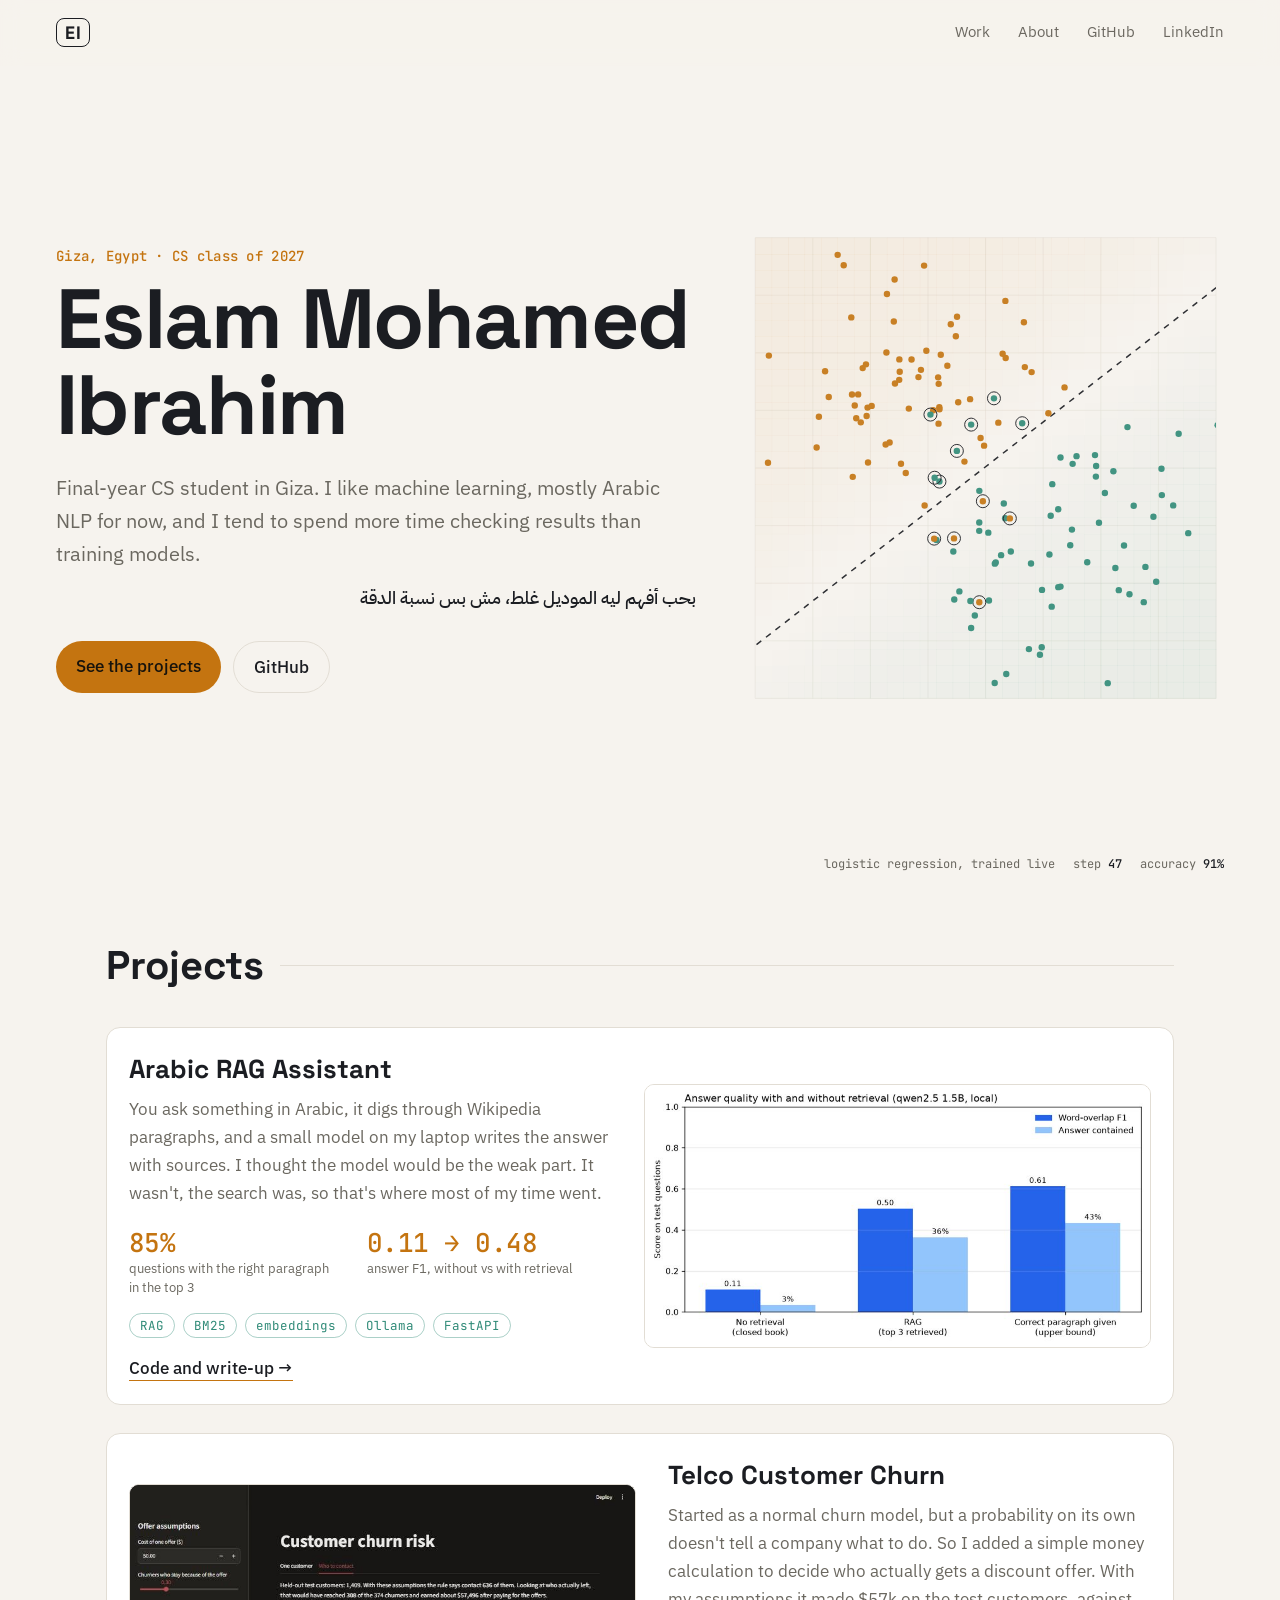
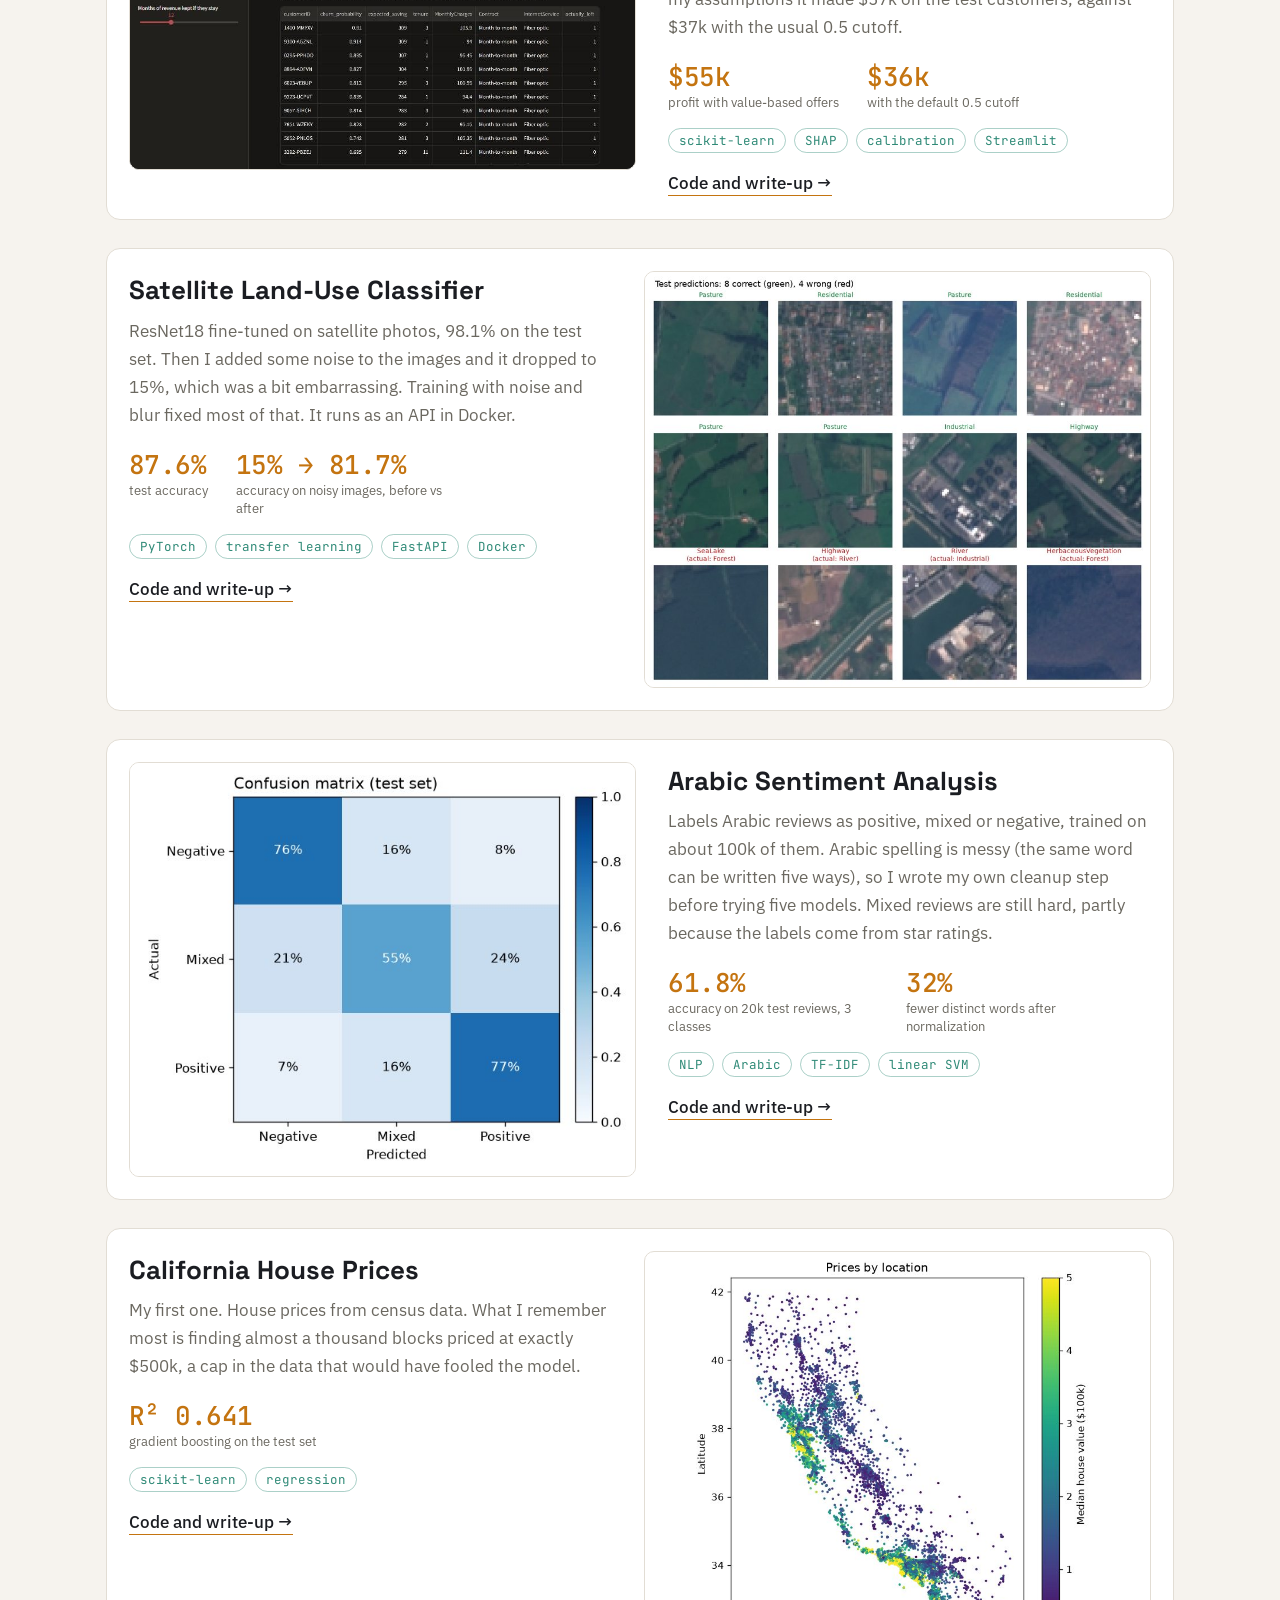
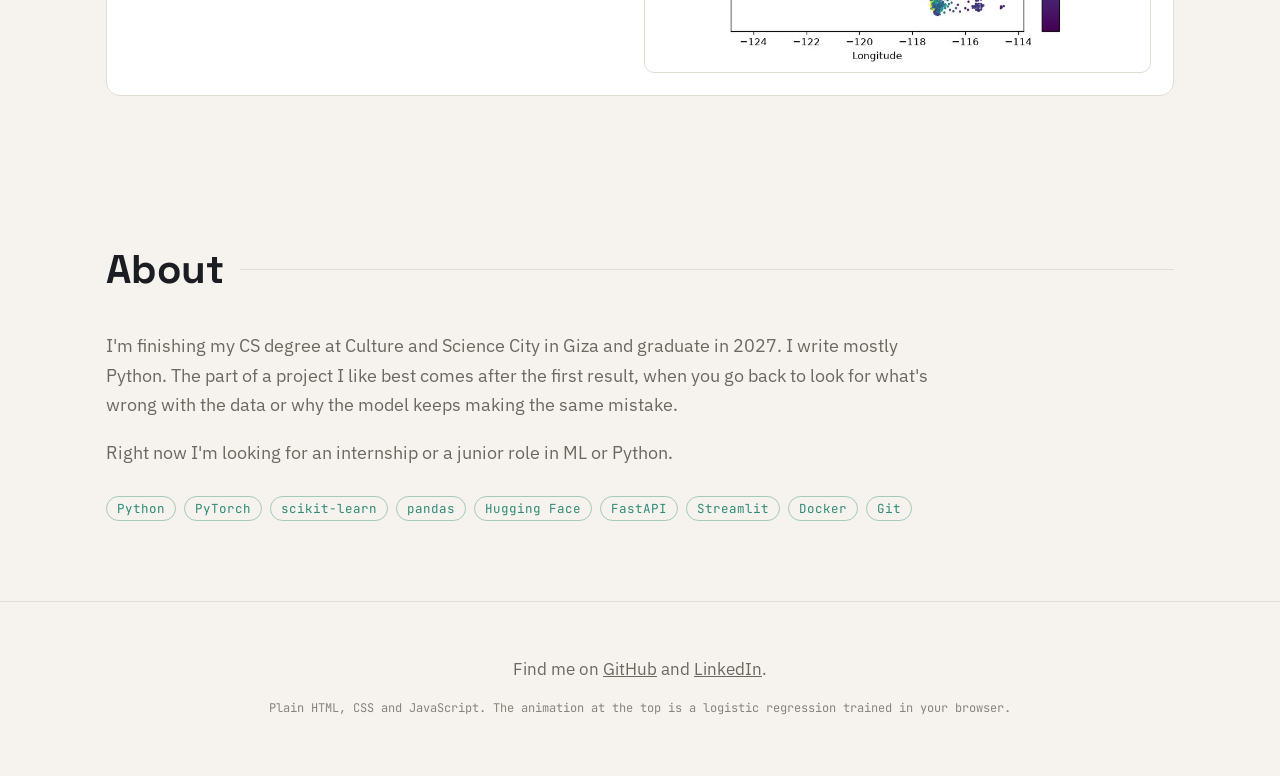
==== index.html @ c32bb1fd "First version of the site" ====
<!doctype html>
<html lang="en">
<head>
  <meta charset="utf-8">
  <meta name="viewport" content="width=device-width, initial-scale=1">
  <title>Eslam Mohamed Ibrahim</title>
  <meta name="description" content="CS student in Giza, Egypt. Machine learning projects: Arabic NLP, computer vision, churn prediction.">
  <meta property="og:title" content="Eslam Mohamed Ibrahim">
  <meta property="og:description" content="Machine learning projects: Arabic NLP, computer vision, churn prediction.">
  <meta property="og:image" content="https://eslammohibrahim.github.io/assets/rag.jpg">
  <link rel="icon" href="assets/favicon.svg" type="image/svg+xml">
  <link rel="preconnect" href="https://fonts.googleapis.com">
  <link rel="preconnect" href="https://fonts.gstatic.com" crossorigin>
  <link href="https://fonts.googleapis.com/css2?family=Space+Grotesk:wght@500;700&family=IBM+Plex+Sans:wght@400;500&family=IBM+Plex+Sans+Arabic:wght@500&family=JetBrains+Mono:wght@400;500&display=swap" rel="stylesheet">
  <link rel="stylesheet" href="style.css">
</head>
<body>
  <header class="nav">
    <a class="logo" href="#top">EI</a>
    <nav>
      <a href="#work">Work</a>
      <a href="#about">About</a>
      <a href="https://github.com/eslammohibrahim">GitHub</a>
      <a href="https://www.linkedin.com/in/eslam-mohamed-ibrahim/">LinkedIn</a>
    </nav>
  </header>

  <main id="top">
    <section class="hero">
      <canvas id="boundary" aria-hidden="true"></canvas>
      <div class="hero-text">
        <p class="kicker reveal">Giza, Egypt · CS class of 2027</p>
        <h1 class="reveal">Eslam Mohamed Ibrahim</h1>
        <p class="lead reveal">Final-year CS student in Giza. I like machine learning, mostly Arabic NLP for now, and I tend to spend more time checking results than training models.</p>
        <p class="arabic reveal" lang="ar" dir="rtl">بحب أفهم ليه الموديل غلط، مش بس نسبة الدقة</p>
        <div class="cta reveal">
          <a class="btn" href="#work">See the projects</a>
          <a class="btn ghost" href="https://github.com/eslammohibrahim">GitHub</a>
        </div>
      </div>
      <div class="hud" aria-hidden="true">
        <span>logistic regression, trained live</span>
        <span>step <b id="hud-step">0</b></span>
        <span>accuracy <b id="hud-acc">0%</b></span>
      </div>
    </section>

    <section id="work" class="work">
      <h2 class="section-title">Projects</h2>

      <article class="card" data-reveal>
        <figure><img src="assets/rag.jpg" alt="Answer quality with and without retrieval" loading="lazy"></figure>
        <div class="card-body">
          <h3>Arabic RAG Assistant</h3>
          <p>You ask something in Arabic, it digs through Wikipedia paragraphs, and a small model on my laptop writes the answer with sources. I thought the model would be the weak part. It wasn't, the search was, so that's where most of my time went.</p>
          <div class="stats">
            <div><b data-count="89" data-suffix="%">0</b><span>questions with the right paragraph in the top 3</span></div>
            <div><b data-count="0.50" data-decimals="2" data-prefix="0.11 → ">0</b><span>answer F1, without vs with retrieval</span></div>
          </div>
          <ul class="tags"><li>RAG</li><li>BM25</li><li>embeddings</li><li>Ollama</li><li>FastAPI</li></ul>
          <a class="link" href="https://github.com/eslammohibrahim/arabic-rag-assistant">Code and write-up</a>
        </div>
      </article>

      <article class="card" data-reveal>
        <figure class="dark"><img src="assets/churn.jpg" alt="The churn dashboard listing customers to contact" loading="lazy"></figure>
        <div class="card-body">
          <h3>Telco Customer Churn</h3>
          <p>Started as a normal churn model, but a probability on its own doesn't tell a company what to do. So I added a simple money calculation to decide who actually gets a discount offer. With my assumptions it made $57k on the test customers, against $37k with the usual 0.5 cutoff.</p>
          <div class="stats">
            <div><b data-count="57" data-prefix="$" data-suffix="k">0</b><span>profit with value-based offers</span></div>
            <div><b data-count="37" data-prefix="$" data-suffix="k">0</b><span>with the default 0.5 cutoff</span></div>
          </div>
          <ul class="tags"><li>scikit-learn</li><li>SHAP</li><li>calibration</li><li>Streamlit</li></ul>
          <a class="link" href="https://github.com/eslammohibrahim/telco-churn">Code and write-up</a>
        </div>
      </article>

      <article class="card" data-reveal>
        <figure><img src="assets/satellite.jpg" alt="Satellite images with the model's predictions" loading="lazy"></figure>
        <div class="card-body">
          <h3>Satellite Land-Use Classifier</h3>
          <p>ResNet18 fine-tuned on satellite photos, 98.1% on the test set. Then I added some noise to the images and it dropped to 15%, which was a bit embarrassing. Training with noise and blur fixed most of that. It runs as an API in Docker.</p>
          <div class="stats">
            <div><b data-count="98.1" data-decimals="1" data-suffix="%">0</b><span>test accuracy</span></div>
            <div><b data-count="91.5" data-decimals="1" data-prefix="15% → " data-suffix="%">0</b><span>accuracy on noisy images, before vs after</span></div>
          </div>
          <ul class="tags"><li>PyTorch</li><li>transfer learning</li><li>FastAPI</li><li>Docker</li></ul>
          <a class="link" href="https://github.com/eslammohibrahim/satellite-land-use-classifier">Code and write-up</a>
        </div>
      </article>

      <article class="card" data-reveal>
        <figure><img src="assets/sentiment.jpg" alt="Confusion matrix for the three sentiment classes" loading="lazy"></figure>
        <div class="card-body">
          <h3>Arabic Sentiment Analysis</h3>
          <p>Labels Arabic reviews as positive, mixed or negative, trained on about 100k of them. Arabic spelling is messy (the same word can be written five ways), so I wrote my own cleanup step before trying five models. Mixed reviews are still hard, partly because the labels come from star ratings.</p>
          <div class="stats">
            <div><b data-count="69.2" data-decimals="1" data-suffix="%">0</b><span>accuracy on 20k test reviews, 3 classes</span></div>
            <div><b data-count="36" data-suffix="%">0</b><span>fewer distinct words after normalization</span></div>
          </div>
          <ul class="tags"><li>NLP</li><li>Arabic</li><li>TF-IDF</li><li>linear SVM</li></ul>
          <a class="link" href="https://github.com/eslammohibrahim/arabic-sentiment-analysis">Code and write-up</a>
        </div>
      </article>

      <article class="card" data-reveal>
        <figure><img src="assets/california.jpg" alt="California house prices by location" loading="lazy"></figure>
        <div class="card-body">
          <h3>California House Prices</h3>
          <p>My first one. House prices from census data. What I remember most is finding almost a thousand blocks priced at exactly $500k, a cap in the data that would have fooled the model.</p>
          <div class="stats">
            <div><b data-count="0.818" data-decimals="3" data-prefix="R² ">0</b><span>gradient boosting on the test set</span></div>
          </div>
          <ul class="tags"><li>scikit-learn</li><li>regression</li></ul>
          <a class="link" href="https://github.com/eslammohibrahim/california-housing">Code and write-up</a>
        </div>
      </article>
    </section>

    <section id="about" class="about" data-reveal>
      <h2 class="section-title">About</h2>
      <p>I'm finishing my CS degree at Culture and Science City in Giza and graduate in 2027. I write mostly Python. The part of a project I like best comes after the first result, when you go back to look for what's wrong with the data or why the model keeps making the same mistake.</p>
      <p>Right now I'm looking for an internship or a junior role in ML or Python.</p>
      <ul class="tools">
        <li>Python</li><li>PyTorch</li><li>scikit-learn</li><li>pandas</li><li>Hugging Face</li><li>FastAPI</li><li>Streamlit</li><li>Docker</li><li>Git</li>
      </ul>
    </section>
  </main>

  <footer class="footer">
    <p>Find me on <a href="https://github.com/eslammohibrahim">GitHub</a> and <a href="https://www.linkedin.com/in/eslam-mohamed-ibrahim/">LinkedIn</a>.</p>
    <p class="small">Plain HTML, CSS and JavaScript. The animation at the top is a logistic regression trained in your browser.</p>
  </footer>

  <script src="main.js"></script>
</body>
</html>
---- style.css ----
:root {
  --bg: #0c0e12;
  --bg-raised: #14171d;
  --line: #262a33;
  --text: #ece8e1;
  --muted: #9a978f;
  --accent: #f2a541;
  --accent-2: #5fb3a1;
  --radius: 14px;
  --sans: "IBM Plex Sans", system-ui, sans-serif;
  --display: "Space Grotesk", "IBM Plex Sans", sans-serif;
  --mono: "JetBrains Mono", ui-monospace, monospace;
}

@media (prefers-color-scheme: light) {
  :root {
    --bg: #f6f3ee;
    --bg-raised: #ffffff;
    --line: #e2ddd4;
    --text: #1b1d22;
    --muted: #6b6860;
    --accent: #c47410;
    --accent-2: #2f8a77;
  }
}

* { box-sizing: border-box; }
html { scroll-behavior: smooth; }
body {
  margin: 0;
  background: var(--bg);
  color: var(--text);
  font: 17px/1.65 var(--sans);
  -webkit-font-smoothing: antialiased;
}
a { color: inherit; }
img { max-width: 100%; display: block; }

/* nav */
.nav {
  position: fixed; inset: 0 0 auto 0; z-index: 10;
  display: flex; justify-content: space-between; align-items: center;
  padding: 18px clamp(16px, 5vw, 56px);
  background: color-mix(in srgb, var(--bg) 78%, transparent);
  backdrop-filter: blur(10px);
  border-bottom: 1px solid transparent;
  transition: border-color .3s;
}
.nav.scrolled { border-bottom-color: var(--line); }
.logo {
  font: 700 18px var(--display); text-decoration: none; letter-spacing: .04em;
  border: 1.5px solid var(--text); border-radius: 8px; padding: 2px 8px;
}
.nav nav { display: flex; gap: clamp(14px, 3vw, 28px); }
.nav nav a { text-decoration: none; color: var(--muted); font-size: 15px; transition: color .2s; }
.nav nav a:hover { color: var(--text); }

/* hero */
.hero {
  position: relative; min-height: 100vh;
  display: grid; align-items: center;
  padding: 120px clamp(16px, 5vw, 56px) 80px;
  overflow: hidden;
}
#boundary { position: absolute; inset: 0; width: 100%; height: 100%; opacity: .9; }
.hero-text { position: relative; max-width: 640px; }
.hero-text::before {
  content: ""; position: absolute; inset: -40px -60px; z-index: -1;
  background: radial-gradient(closest-side, var(--bg) 55%, transparent);
}
.kicker { font: 500 14px var(--mono); color: var(--accent); margin: 0 0 12px; letter-spacing: .02em; }
h1 {
  font: 700 clamp(40px, 7.5vw, 84px)/1.02 var(--display);
  margin: 0 0 22px; letter-spacing: -.02em;
}
.lead { font-size: clamp(17px, 2vw, 20px); color: var(--muted); margin: 0 0 14px; max-width: 34em; }
.arabic { font: 500 18px "IBM Plex Sans Arabic", var(--sans); color: var(--text); opacity: .85; margin: 0 0 30px; }
.cta { display: flex; gap: 12px; flex-wrap: wrap; }
.btn {
  display: inline-block; text-decoration: none; font-weight: 500;
  padding: 11px 20px; border-radius: 999px;
  background: var(--accent); color: #17130c;
  transition: transform .2s, box-shadow .2s;
}
.btn:hover { transform: translateY(-2px); box-shadow: 0 8px 24px color-mix(in srgb, var(--accent) 35%, transparent); }
.btn.ghost { background: transparent; color: var(--text); border: 1px solid var(--line); }
.btn.ghost:hover { border-color: var(--text); box-shadow: none; }
.hud {
  position: absolute; right: clamp(16px, 5vw, 56px); bottom: 28px;
  display: flex; gap: 18px; flex-wrap: wrap; justify-content: flex-end;
  font: 12px var(--mono); color: var(--muted);
}
.hud b { color: var(--text); font-weight: 500; }

/* entrance animation for the hero lines */
.reveal { opacity: 0; transform: translateY(14px); animation: rise .8s cubic-bezier(.2,.7,.2,1) forwards; }
.reveal:nth-child(1) { animation-delay: .1s; }
.reveal:nth-child(2) { animation-delay: .22s; }
.reveal:nth-child(3) { animation-delay: .36s; }
.reveal:nth-child(4) { animation-delay: .5s; }
.reveal:nth-child(5) { animation-delay: .62s; }
@keyframes rise { to { opacity: 1; transform: none; } }

/* sections */
.work, .about { padding: 40px clamp(16px, 5vw, 56px) 80px; max-width: 1180px; margin: 0 auto; }
.section-title {
  font: 700 clamp(28px, 4vw, 40px) var(--display); margin: 0 0 36px;
  display: flex; align-items: center; gap: 16px;
}
.section-title::after { content: ""; flex: 1; height: 1px; background: var(--line); }

/* project cards */
.card {
  position: relative;
  display: grid; grid-template-columns: minmax(0, 1.05fr) minmax(0, 1fr); gap: 32px;
  background: var(--bg-raised); border: 1px solid var(--line); border-radius: var(--radius);
  padding: 22px; margin-bottom: 28px; overflow: hidden;
  isolation: isolate;
}
.card::before {
  content: ""; position: absolute; inset: 0; z-index: -1; opacity: 0; transition: opacity .3s;
  background: radial-gradient(420px circle at var(--mx, 50%) var(--my, 50%),
              color-mix(in srgb, var(--accent) 12%, transparent), transparent 60%);
}
.card:hover::before { opacity: 1; }
.card:nth-child(odd of .card) { grid-template-columns: minmax(0, 1fr) minmax(0, 1.05fr); }
.card:nth-child(odd of .card) figure { order: 2; }
.card figure {
  margin: 0; align-self: center;
  border-radius: 10px; overflow: hidden; background: #fff;
  border: 1px solid var(--line);
}
.card figure.dark { background: #0e1117; }
.card img {
  width: 100%; height: auto; max-height: 420px; object-fit: contain;
  transition: transform .6s cubic-bezier(.2,.7,.2,1);
}
.card:hover img { transform: scale(1.02); }
.card-body h3 { font: 700 26px/1.2 var(--display); margin: 4px 0 10px; }
.card-body p { color: var(--muted); margin: 0 0 18px; }
.stats { display: flex; gap: 28px; flex-wrap: wrap; margin-bottom: 16px; }
.stats div { display: flex; flex-direction: column; max-width: 210px; }
.stats b { font: 500 26px var(--mono); color: var(--accent); letter-spacing: -.02em; }
.stats span { font-size: 13px; color: var(--muted); line-height: 1.4; }
.tags { list-style: none; padding: 0; margin: 0 0 16px; display: flex; flex-wrap: wrap; gap: 8px; }
.tags li, .tools li {
  font: 12.5px var(--mono); color: var(--accent-2);
  border: 1px solid color-mix(in srgb, var(--accent-2) 40%, transparent);
  padding: 3px 10px; border-radius: 999px;
}
.link { font-weight: 500; text-decoration: none; border-bottom: 1px solid var(--accent); padding-bottom: 1px; }
.link::after { content: " →"; transition: margin .2s; }
.link:hover::after { margin-left: 4px; }

/* scroll reveal */
[data-reveal] { opacity: 0; transform: translateY(28px); transition: opacity .8s ease, transform .8s cubic-bezier(.2,.7,.2,1); }
[data-reveal].in { opacity: 1; transform: none; }

.about p { max-width: 46em; color: var(--muted); font-size: 18px; }
.tools { list-style: none; padding: 0; margin: 28px 0 0; display: flex; flex-wrap: wrap; gap: 8px; }

.footer {
  border-top: 1px solid var(--line); text-align: center; color: var(--muted);
  padding: 36px 16px 48px;
}
.footer .small { font: 12px var(--mono); opacity: .8; }

@media (max-width: 1000px) {
  #boundary { opacity: .3; }
}

@media (max-width: 800px) {
  #boundary { opacity: .2; }
  .card, .card:nth-child(odd of .card) { grid-template-columns: 1fr; gap: 18px; }
  .card:nth-child(odd of .card) figure { order: 0; }
  .nav nav a:nth-child(3), .nav nav a:nth-child(4) { display: none; }
  .hud { left: 16px; justify-content: flex-start; }
}

@media (prefers-reduced-motion: reduce) {
  html { scroll-behavior: auto; }
  .reveal, [data-reveal] { animation: none; opacity: 1; transform: none; transition: none; }
  .card img, .btn { transition: none; }
}
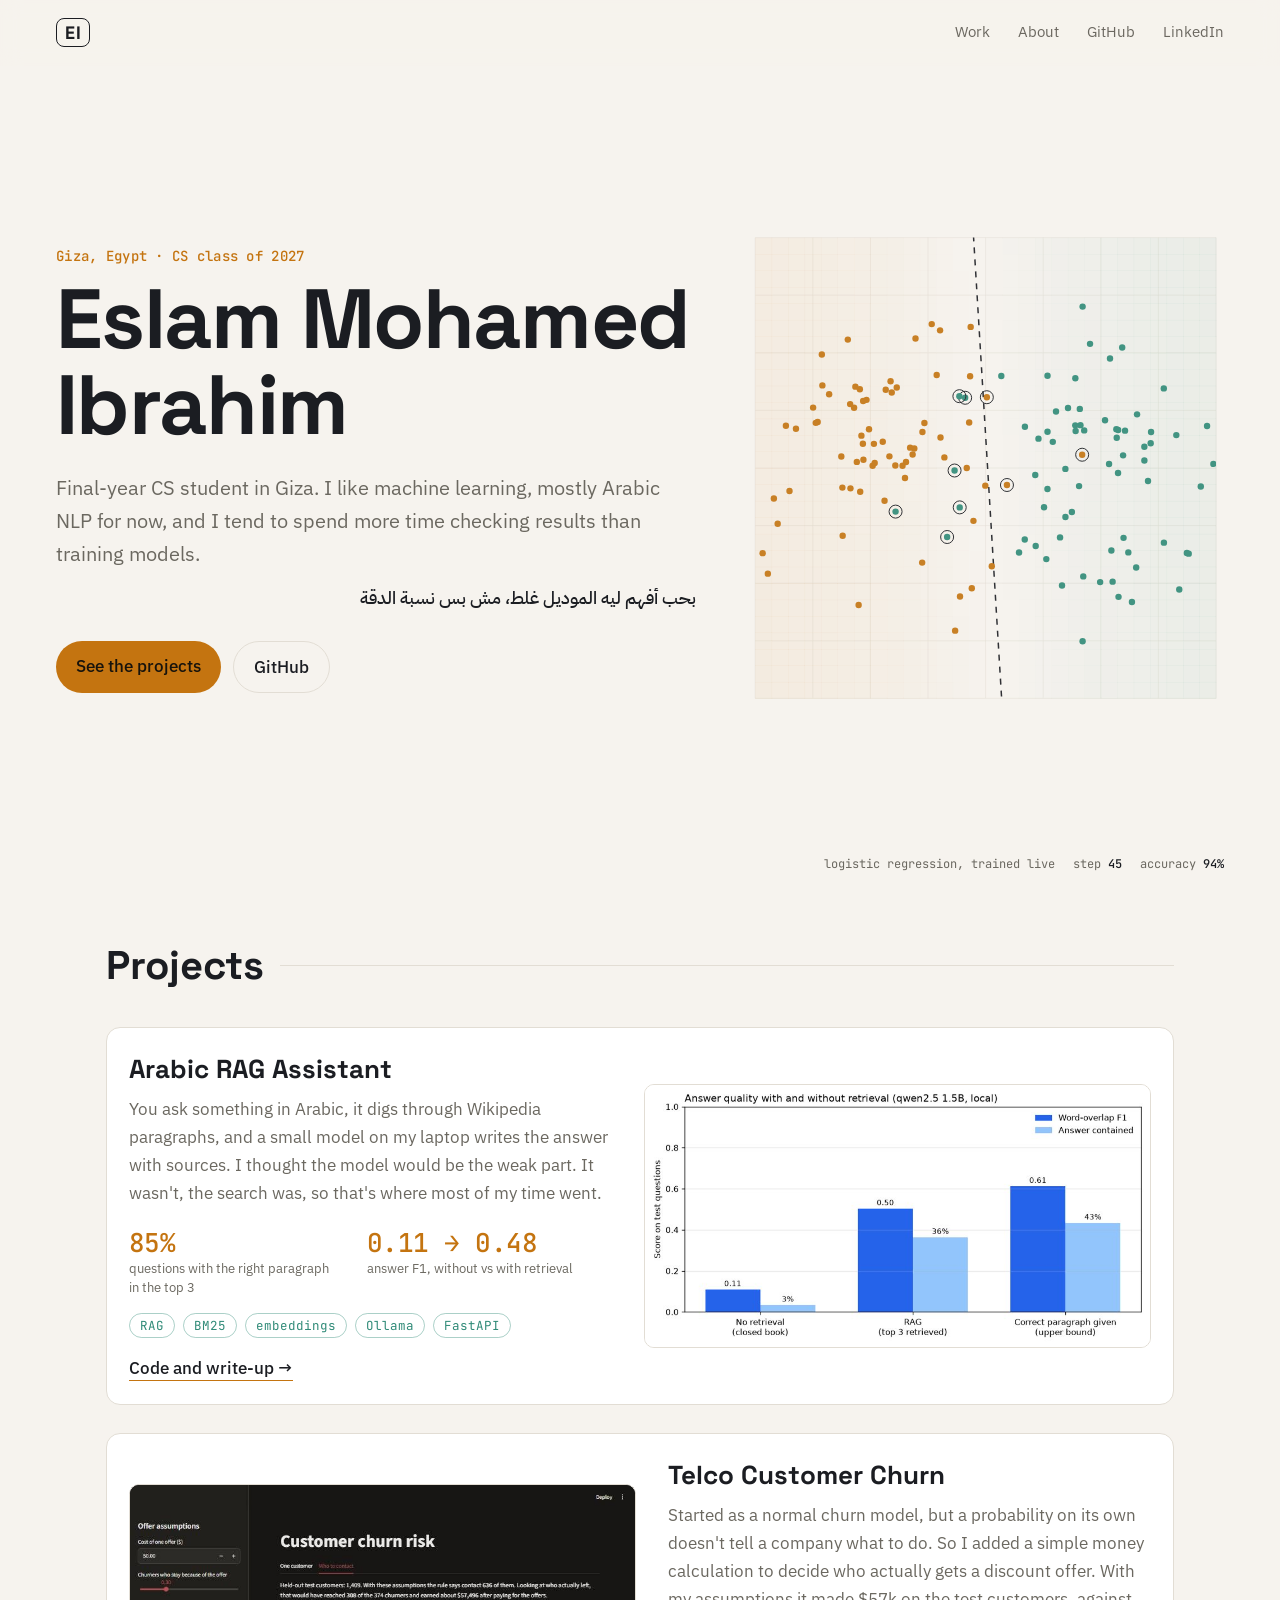
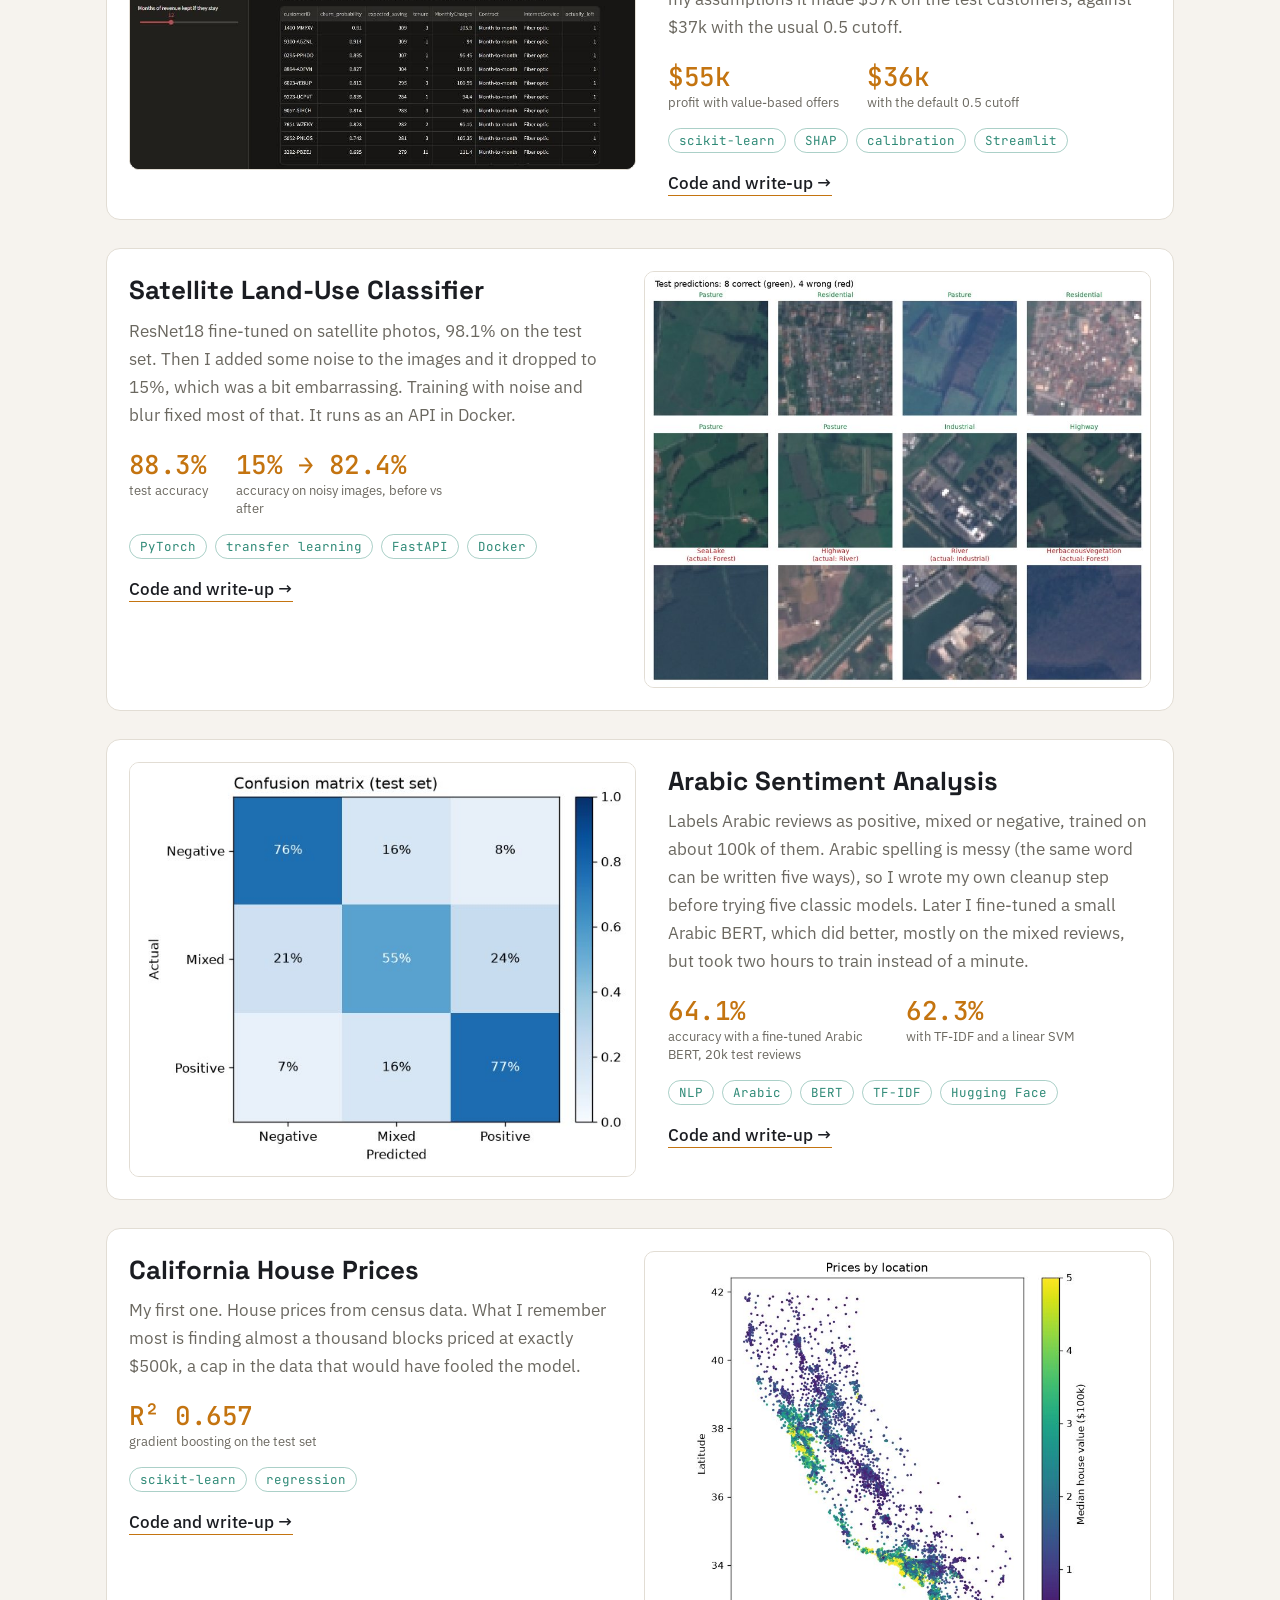
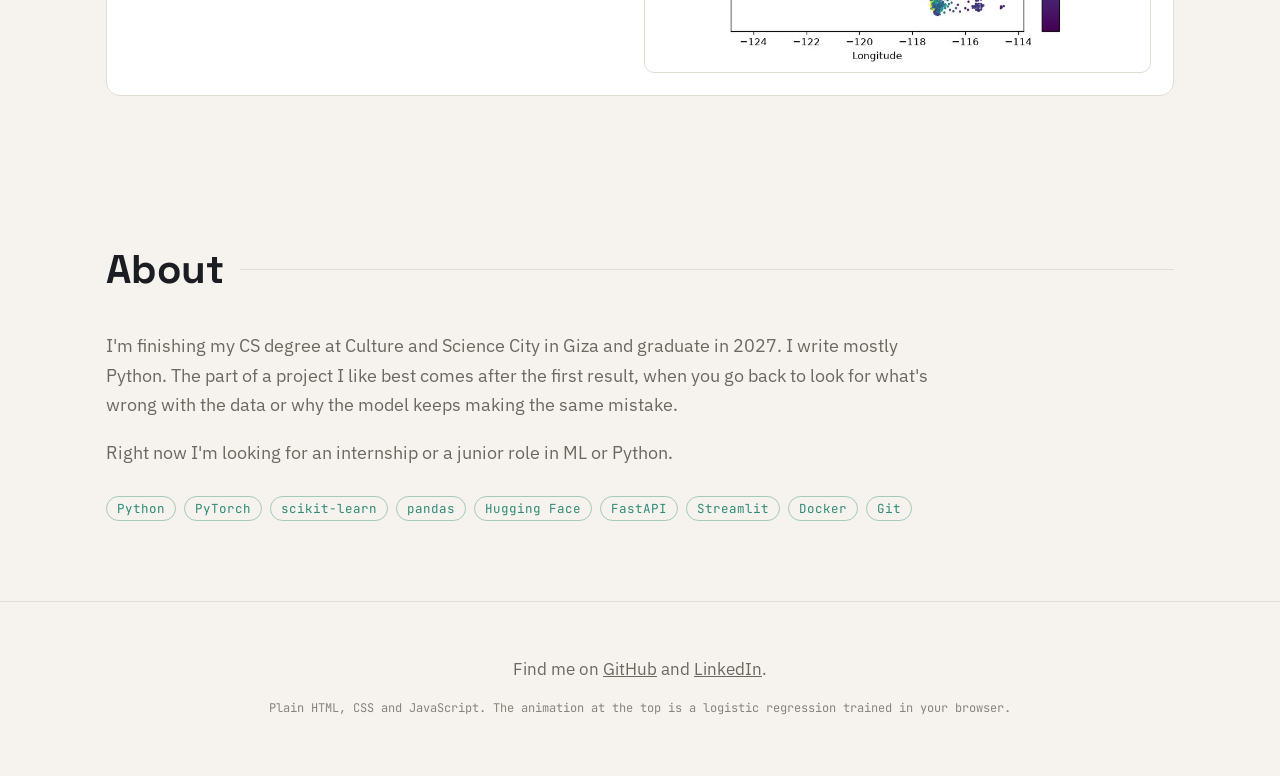
==== commit 07a12aaf: "Update the sentiment project card" ====
--- a/index.html
+++ b/index.html
@@ -94,12 +94,12 @@
         <figure><img src="assets/sentiment.jpg" alt="Confusion matrix for the three sentiment classes" loading="lazy"></figure>
         <div class="card-body">
           <h3>Arabic Sentiment Analysis</h3>
-          <p>Labels Arabic reviews as positive, mixed or negative, trained on about 100k of them. Arabic spelling is messy (the same word can be written five ways), so I wrote my own cleanup step before trying five models. Mixed reviews are still hard, partly because the labels come from star ratings.</p>
+          <p>Labels Arabic reviews as positive, mixed or negative, trained on about 100k of them. Arabic spelling is messy (the same word can be written five ways), so I wrote my own cleanup step before trying five classic models. Later I fine-tuned a small Arabic BERT, which did better, mostly on the mixed reviews, but took two hours to train instead of a minute.</p>
           <div class="stats">
-            <div><b data-count="69.2" data-decimals="1" data-suffix="%">0</b><span>accuracy on 20k test reviews, 3 classes</span></div>
-            <div><b data-count="36" data-suffix="%">0</b><span>fewer distinct words after normalization</span></div>
+            <div><b data-count="71.2" data-decimals="1" data-suffix="%">0</b><span>accuracy with a fine-tuned Arabic BERT, 20k test reviews</span></div>
+            <div><b data-count="69.2" data-decimals="1" data-suffix="%">0</b><span>with TF-IDF and a linear SVM</span></div>
           </div>
-          <ul class="tags"><li>NLP</li><li>Arabic</li><li>TF-IDF</li><li>linear SVM</li></ul>
+          <ul class="tags"><li>NLP</li><li>Arabic</li><li>BERT</li><li>TF-IDF</li><li>Hugging Face</li></ul>
           <a class="link" href="https://github.com/eslammohibrahim/arabic-sentiment-analysis">Code and write-up</a>
         </div>
       </article>
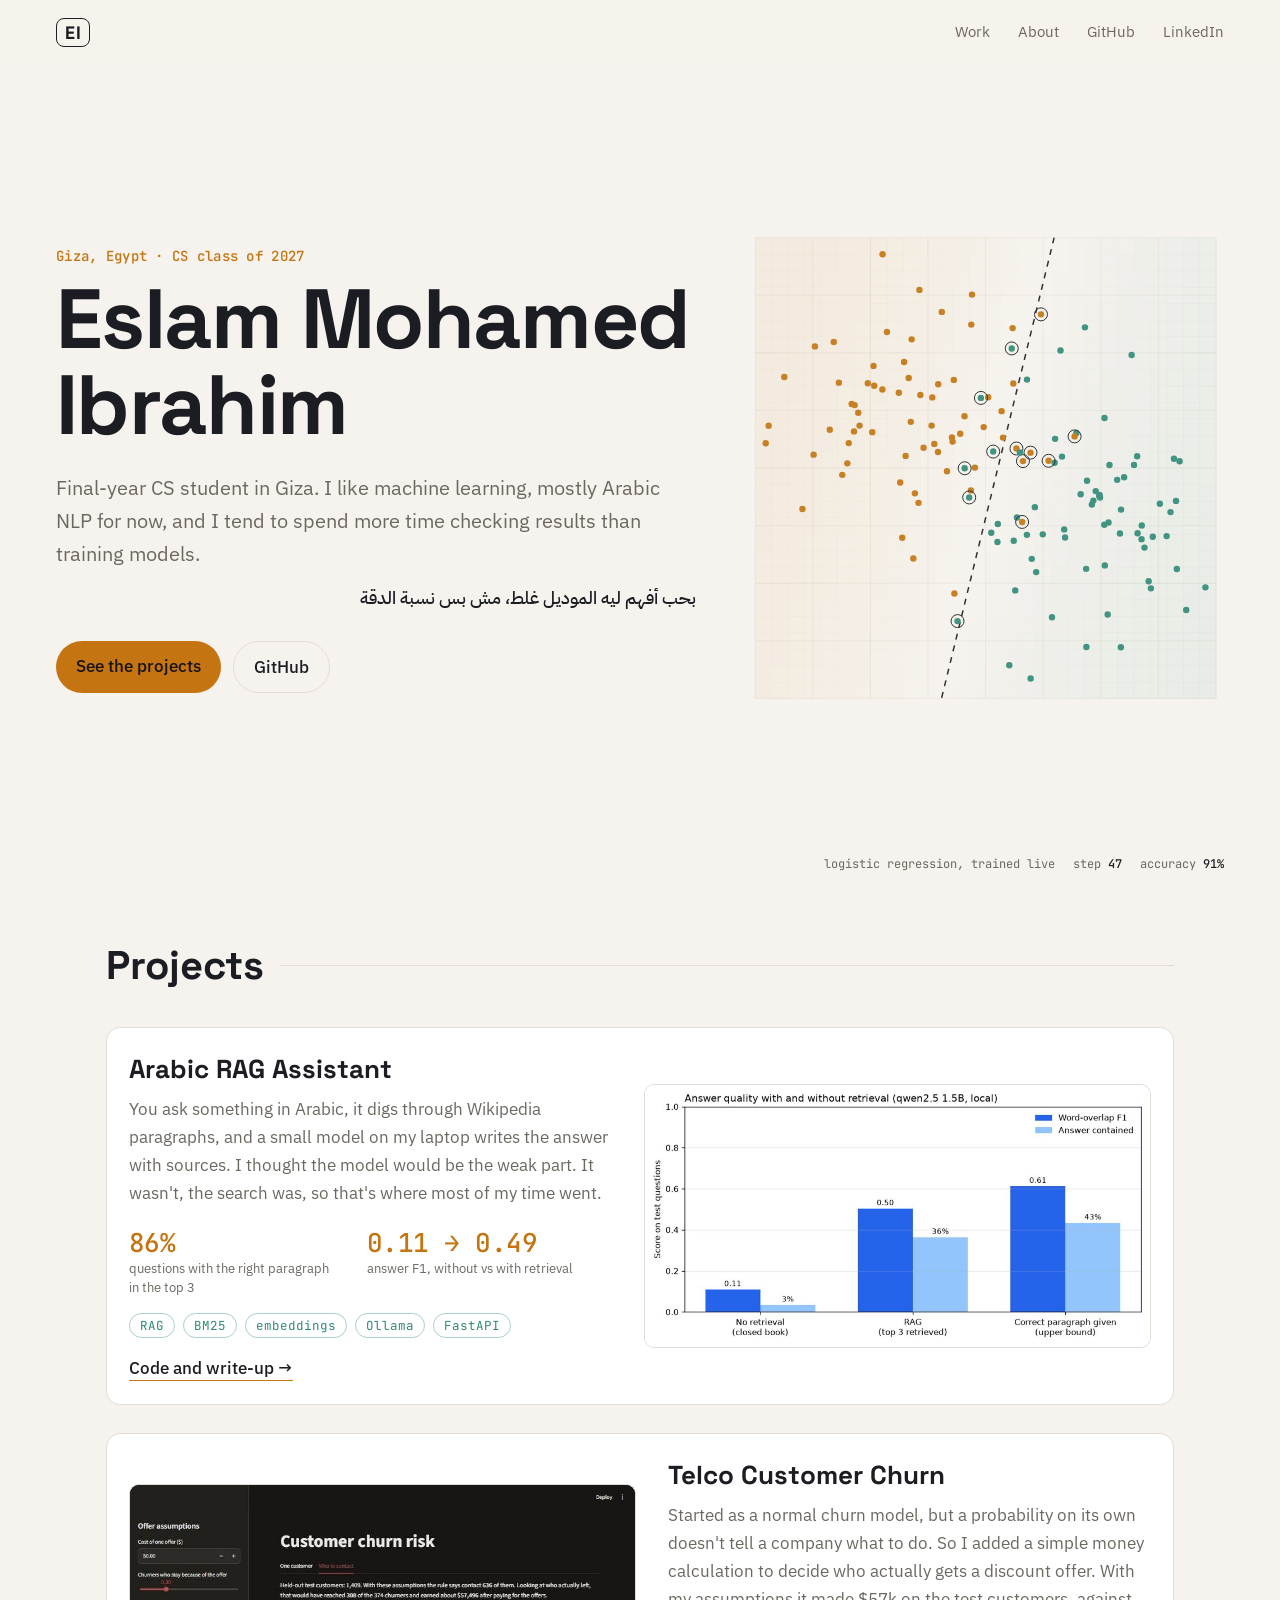
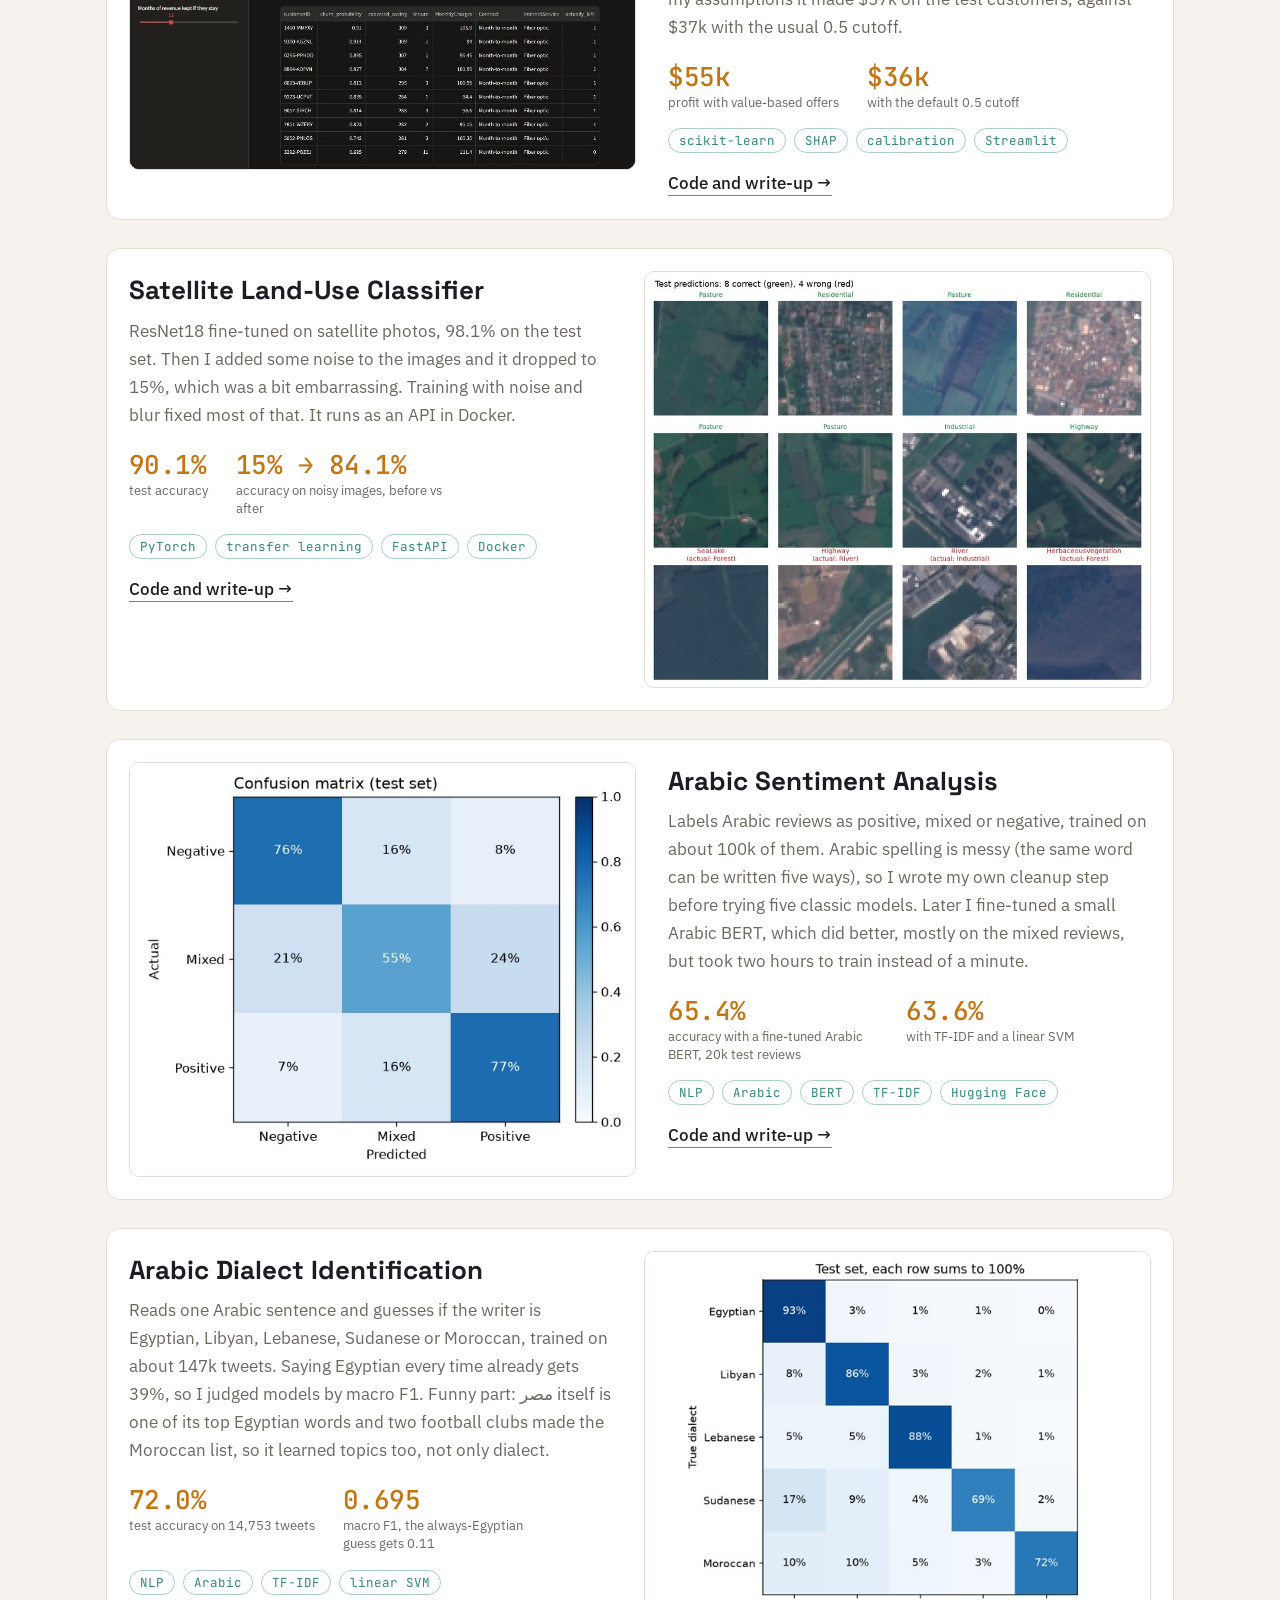
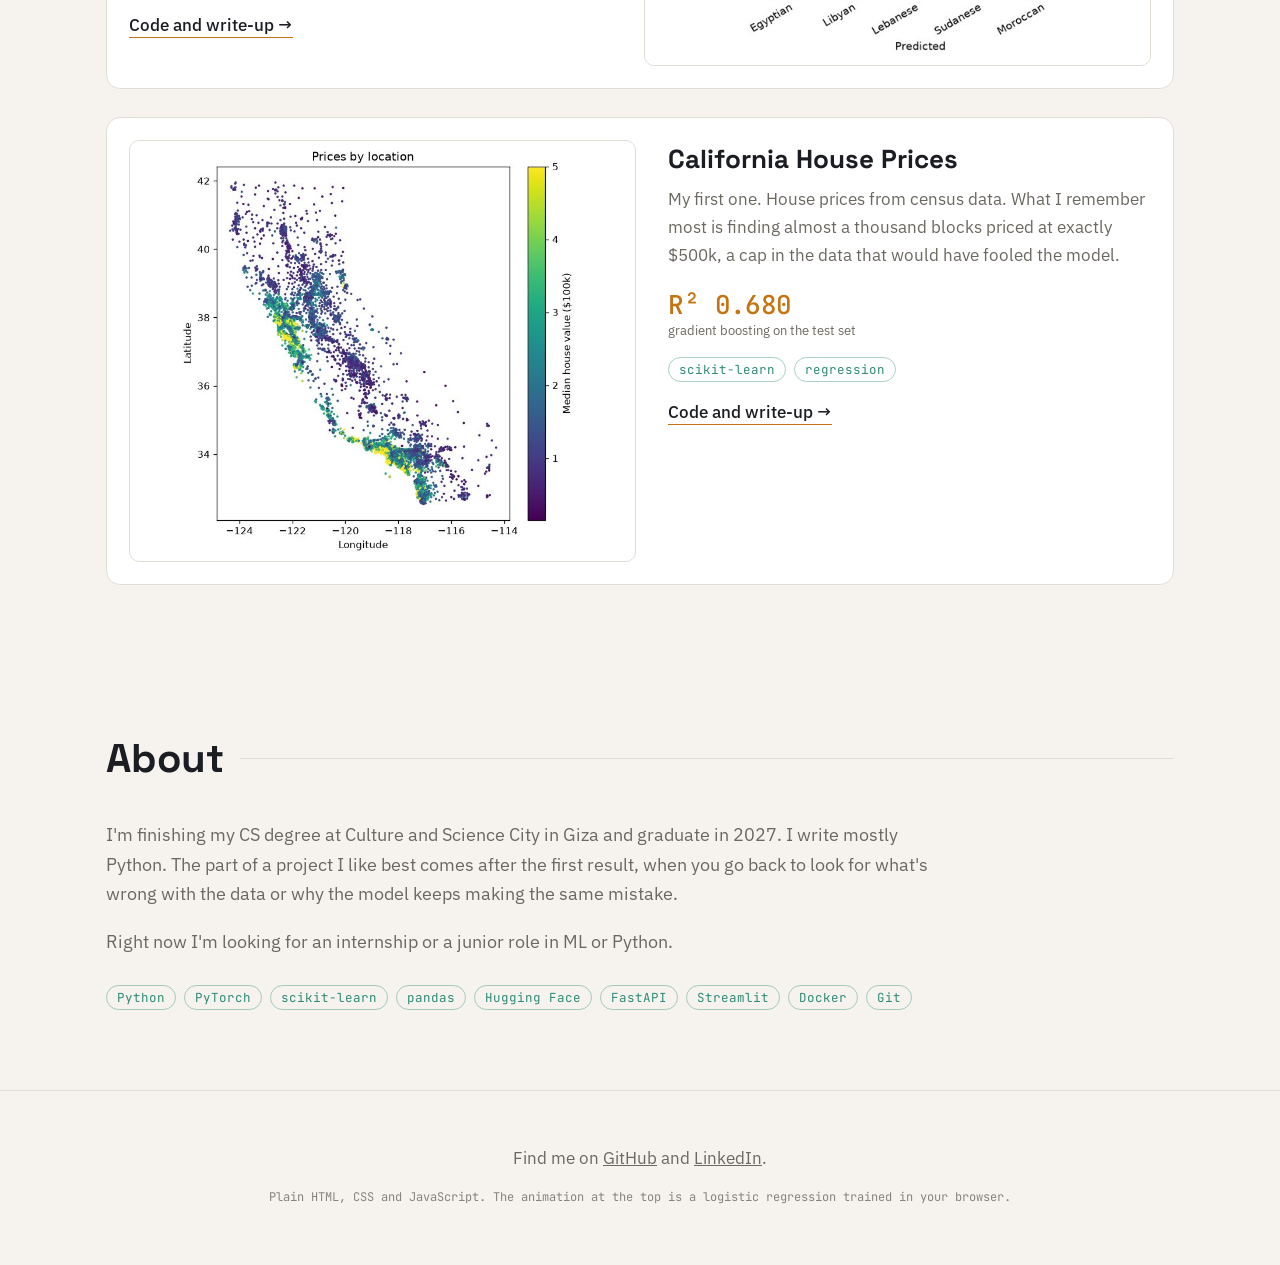
==== commit 47af2f58: "Add dialect identification project" ====
--- a/index.html
+++ b/index.html
@@ -105,6 +105,20 @@
       </article>
 
       <article class="card" data-reveal>
+        <figure><img src="assets/dialect.jpg" alt="Confusion matrix for the five dialects" loading="lazy"></figure>
+        <div class="card-body">
+          <h3>Arabic Dialect Identification</h3>
+          <p>Reads one Arabic sentence and guesses if the writer is Egyptian, Libyan, Lebanese, Sudanese or Moroccan, trained on about 147k tweets. Saying Egyptian every time already gets 39%, so I judged models by macro F1. Funny part: مصر itself is one of its top Egyptian words and two football clubs made the Moroccan list, so it learned topics too, not only dialect.</p>
+          <div class="stats">
+            <div><b data-count="86.5" data-decimals="1" data-suffix="%">0</b><span>test accuracy on 14,753 tweets</span></div>
+            <div><b data-count="0.836" data-decimals="3">0</b><span>macro F1, the always-Egyptian guess gets 0.11</span></div>
+          </div>
+          <ul class="tags"><li>NLP</li><li>Arabic</li><li>TF-IDF</li><li>linear SVM</li></ul>
+          <a class="link" href="https://github.com/eslammohibrahim/arabic-dialect-id">Code and write-up</a>
+        </div>
+      </article>
+
+      <article class="card" data-reveal>
         <figure><img src="assets/california.jpg" alt="California house prices by location" loading="lazy"></figure>
         <div class="card-body">
           <h3>California House Prices</h3>
